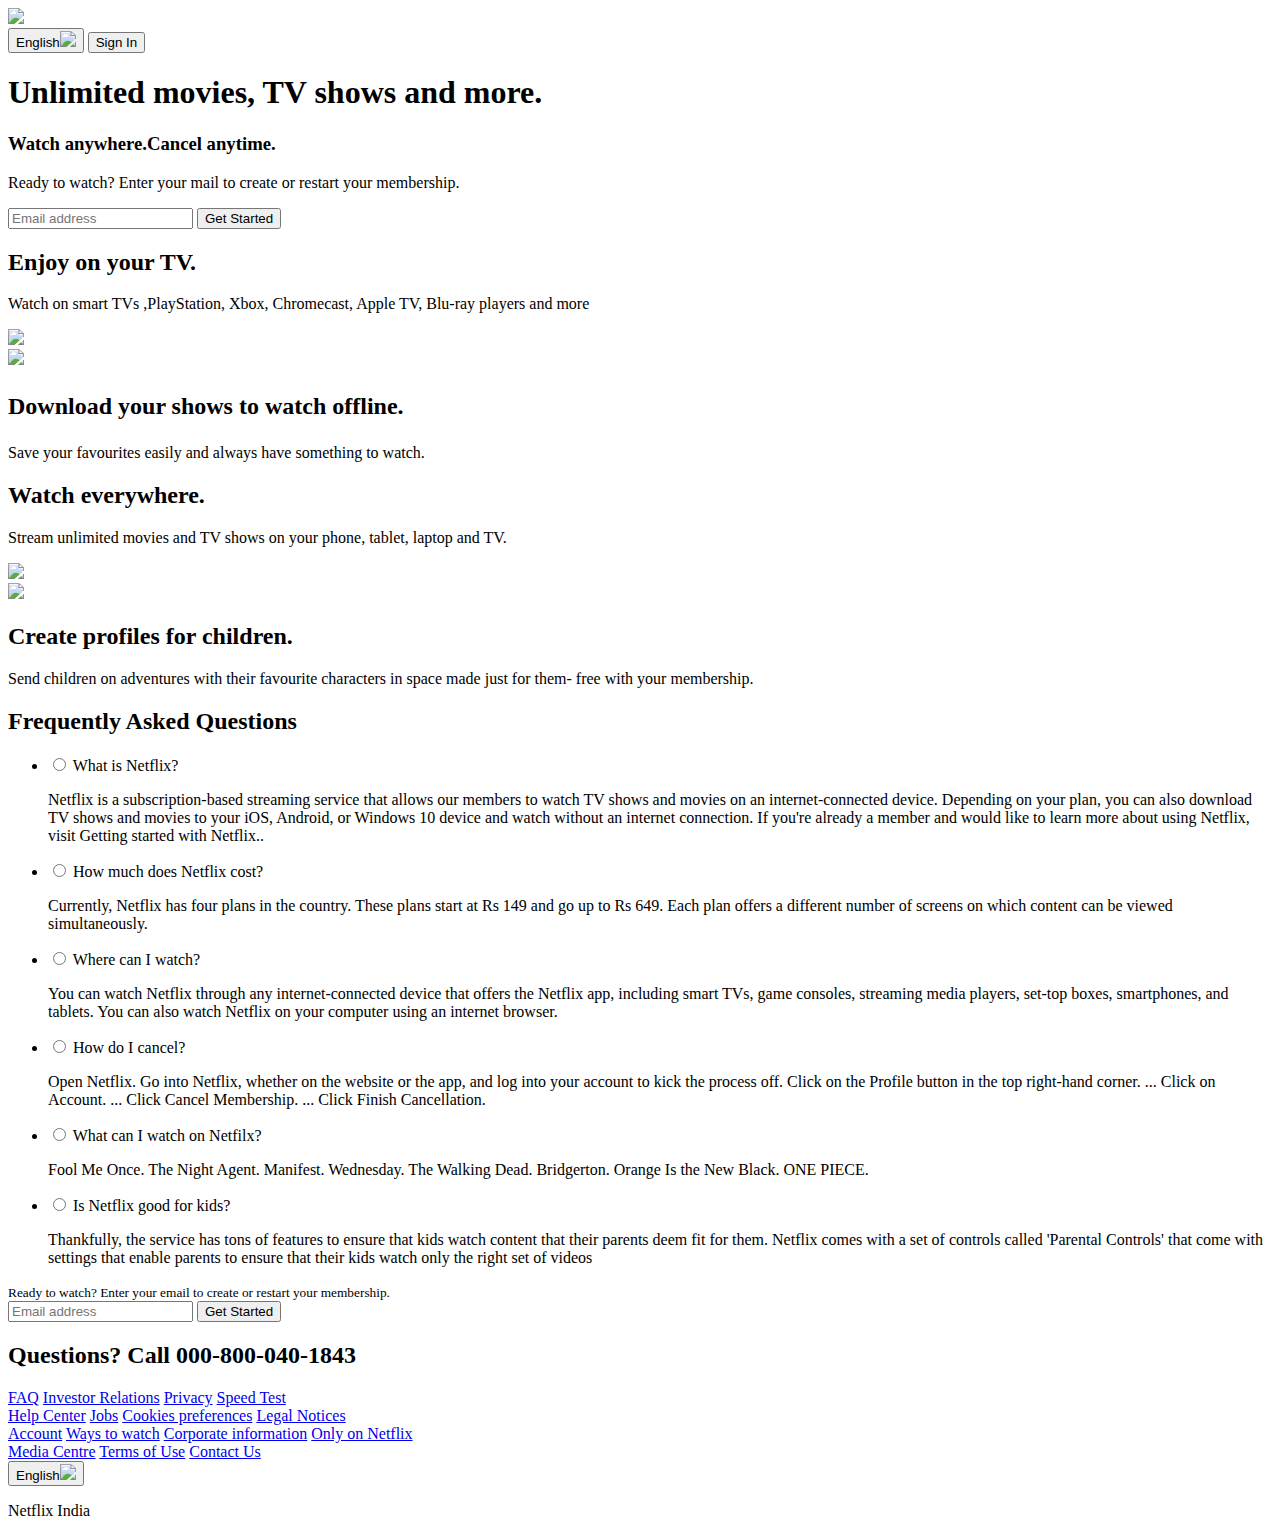
==== index.html @ 474a6db4 "Add files via upload" ====
<!DOCTYPE html>
<html>
    <head>
        <meta name="viewport" content ="width=device-width,initial-scale=1.0">
        <title>Netflix clone</title>
        <link rel="stylesheet" href="./style.css ">
    </head>
    <body>
        <div class="header">
            <nav>
                <img src="./images/logo.png" class=" logo">
                <div> 
                    <button class="language-btn">English<img src="./images/down-icon.png"></button>
                    <button>Sign In</button>
                </div>
            </nav>
            <div class="header-content">
                <h1>Unlimited movies, TV shows and more.</h1>
                <h3>Watch anywhere.Cancel anytime.</h3>
                <p>Ready to watch? Enter your mail to create or restart your membership.</p>
                <form class="email-signup">
                    <input type="email" placeholder="Email address" required>
                    <button type="submit">Get Started</button>
                </form>
            </div>
        </div>


        <div class="features">
            <div class="row">
                <div class="text-col">
                    <h2> Enjoy on your TV.</h2>
                    <p>Watch on smart TVs ,PlayStation, Xbox, Chromecast,
                         Apple TV, Blu-ray players and more</p>
                </div>
                <div class="img-col">
                    <img src="./images/feature-1.png">
                </div>

            </div>

            <div class="row">
                <div class="img-col">
                    <img src="./images/feature-2.png">
                </div>
                <div class="text-col">
                    <h2><p> Download your shows
                        to watch offline.</p></h2>
                    <p>Save your favourites easily and always have
                        something to watch.</p>
                </div>
                
            </div>


            <div class="row">
                <div class="text-col">
                    <h2> Watch everywhere.</h2>
                    <p>Stream unlimited movies and TV shows on your phone, tablet, laptop and TV.</p>
                </div>
                <div class="img-col">
                    <img src="./images/feature-3.png">
                </div>
            </div>


            <div class="row">
                <div class="img-col">
                    <img src="./images/feature-4.png"></div>
                <div class="text-col">
                    <h2> Create profiles for children.</h2>
                    <p>Send children on adventures with their favourite characters in space made just for them- free with your membership.</p>
                
                
                </div>
            </div>
        </div>
        <div class="faq">
            <h2>Frequently Asked Questions</h2>
            <ul class="accordion">
                <li><input type="radio" name="accordion" id="first">
                <label for="first"> What is Netflix?</label>
                <div class="content">
                    <p>Netflix is a subscription-based streaming service that allows our members to watch TV shows and movies on an internet-connected device.   
                        Depending on your plan, you can also download TV shows and movies to your iOS, Android, or Windows 10 device and watch without an internet connection.
                        If you're already a member and would like to learn more about using Netflix, visit Getting started with Netflix..</p>
                </div></li>

                <li><input type="radio" name="accordion" id="sec">
                    <label for="sec"> How much does Netflix cost?</label>
                    <div class="content">
                        <p>Currently, Netflix has four plans in the country. These plans start at Rs 149 and go up to Rs 649. Each plan offers a different number of screens on which content can be viewed simultaneously.</p>
                    </div></li>

                 <li><input type="radio" name="accordion" id="third">
                    <label for="third"> Where can I watch?</label>
                    <div class="content">
                            <p>You can watch Netflix through any internet-connected device that offers the Netflix app, including smart TVs, game consoles, streaming media players, set-top boxes, smartphones, and tablets. You can also watch Netflix on your computer using an internet browser.</p>
                    </div></li>


                <li><input type="radio" name="accordion" id="fourth">
                    <label for="fourth"> How do I cancel?</label>
                    <div class="content">
                            <p>Open Netflix. Go into Netflix, whether on the website or the app, and log into your account to kick the process off.
                                Click on the Profile button in the top right-hand corner. ...
                                Click on Account. ...
                                Click Cancel Membership. ...
                                Click Finish Cancellation.</p>
                    </div></li>

                <li><input type="radio" name="accordion" id="fifth">
                    <label for="fifth"> What can I watch on Netfilx?</label>
                    <div class="content">
                                <p>Fool Me Once.
                                    The Night Agent.
                                    Manifest.
                                    Wednesday.
                                    The Walking Dead.
                                    Bridgerton.
                                    Orange Is the New Black.
                                    ONE PIECE.</p>
                    </div></li>


                <li><input type="radio" name="accordion" id="sixth">
                    <label for="sixth"> Is Netflix good for kids?</label>
                    <div class="content">
                                <p>Thankfully, the service has tons of features to ensure that kids watch content that their parents deem fit for them. Netflix comes with a set of controls called 'Parental Controls' that come with settings that enable parents to ensure that their kids watch only the right set of videos</p>
                    </div></li>


            </ul>
            <small>Ready to watch? Enter your email to create or restart your membership.</small>
            <form class="email-signup">
                <input type="email" placeholder="Email address" required>
                <button type="submit">Get Started</button>
            </form>
        </div>
        <div class="footer">
            <h2>Questions? Call 000-800-040-1843</h2>
            <div class="row">
                <div class="col">
                    <a href="#">FAQ</a>
                    <a href="#">Investor Relations</a>
                    <a href="#">Privacy</a>
                    <a href="#">Speed Test</a>
                </div>
                <div class="col">
                    <a href="#">Help Center</a>
                    <a href="#">Jobs</a>
                    <a href="#">Cookies preferences</a>
                    <a href="#">Legal Notices</a>
                </div>
                <div class="col">
                    <a href="#">Account</a>
                    <a href="#">Ways to watch</a>
                    <a href="#">Corporate information</a>
                    <a href="#">Only on Netflix</a>
                </div>
                <div class="col">
                    <a href="#">Media Centre</a>
                    <a href="#">Terms of Use</a>
                    <a href="#">Contact Us</a>
                    
                </div>
            </div>
            <button class="language-btn">English<img src="./images/down-icon.png"></button>
            <p class="copyright-txt">Netflix India</p>
        </div>
    
    </body>
</html>
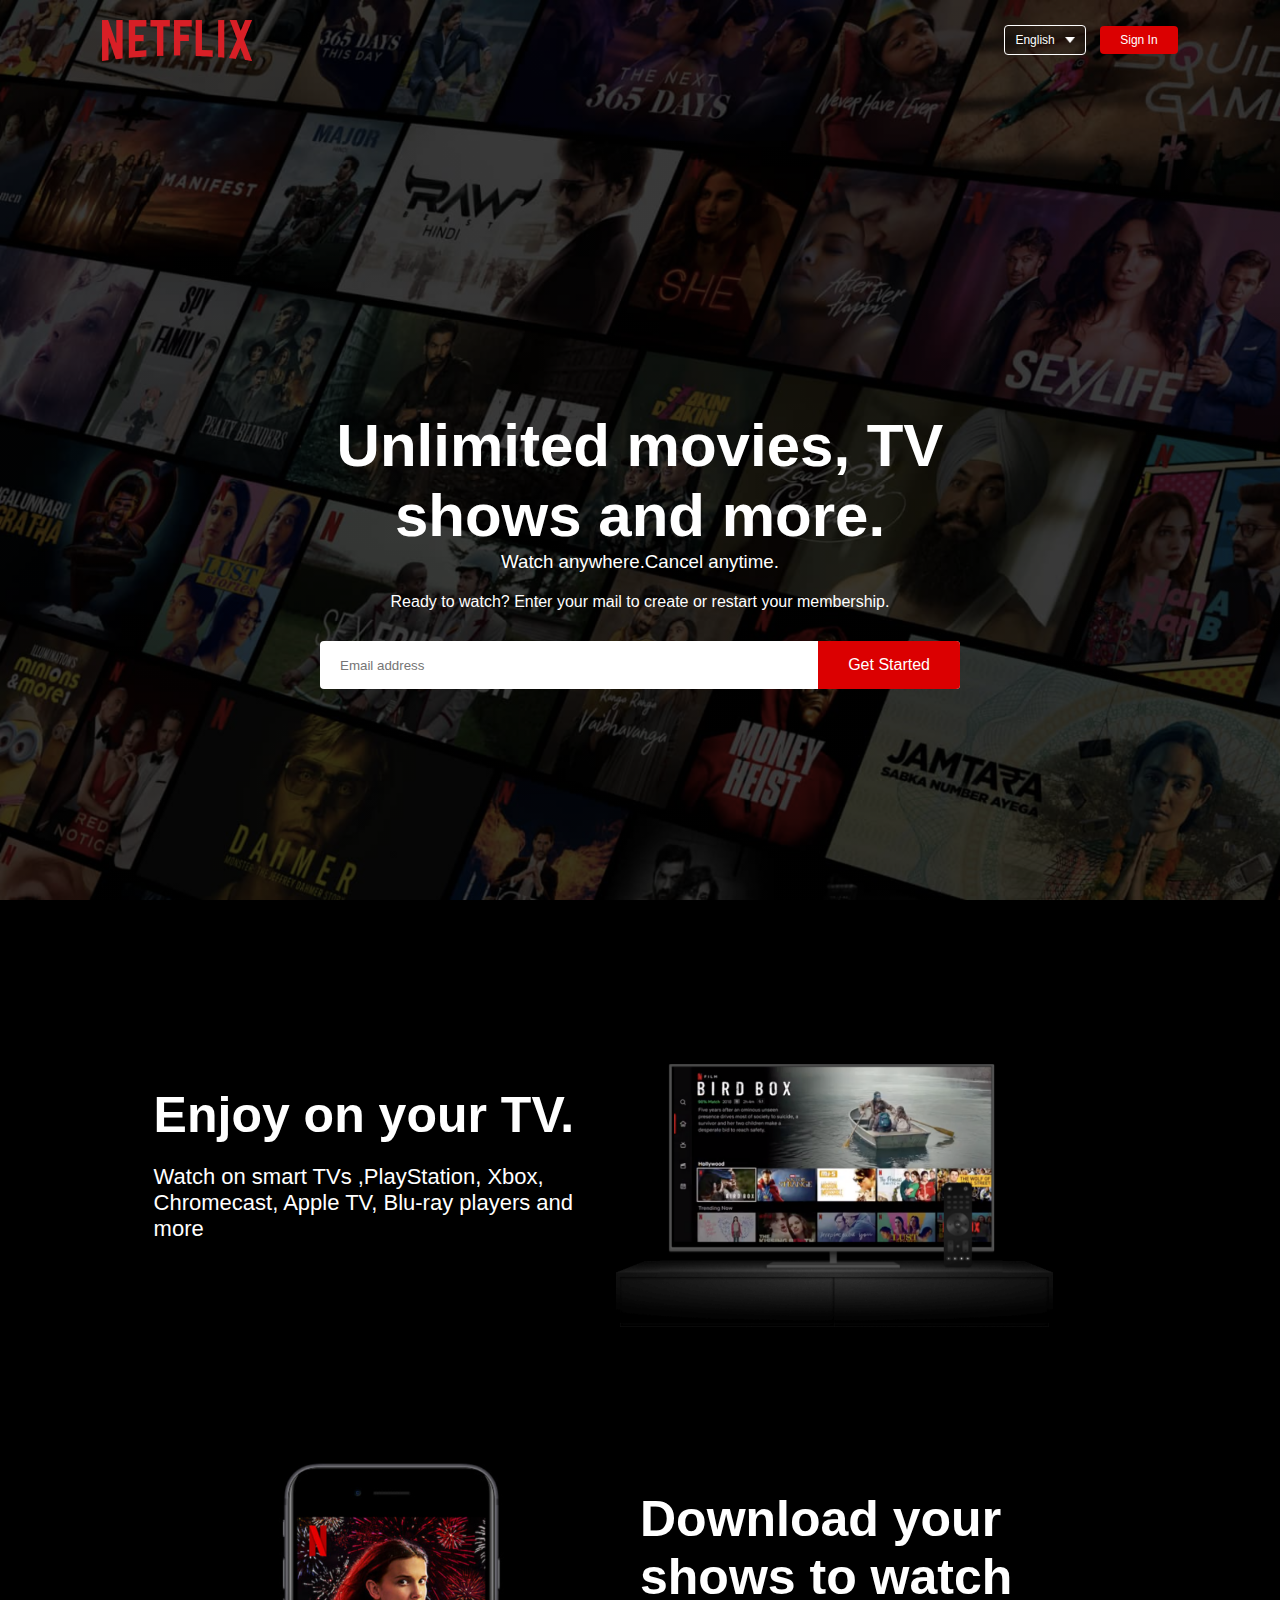
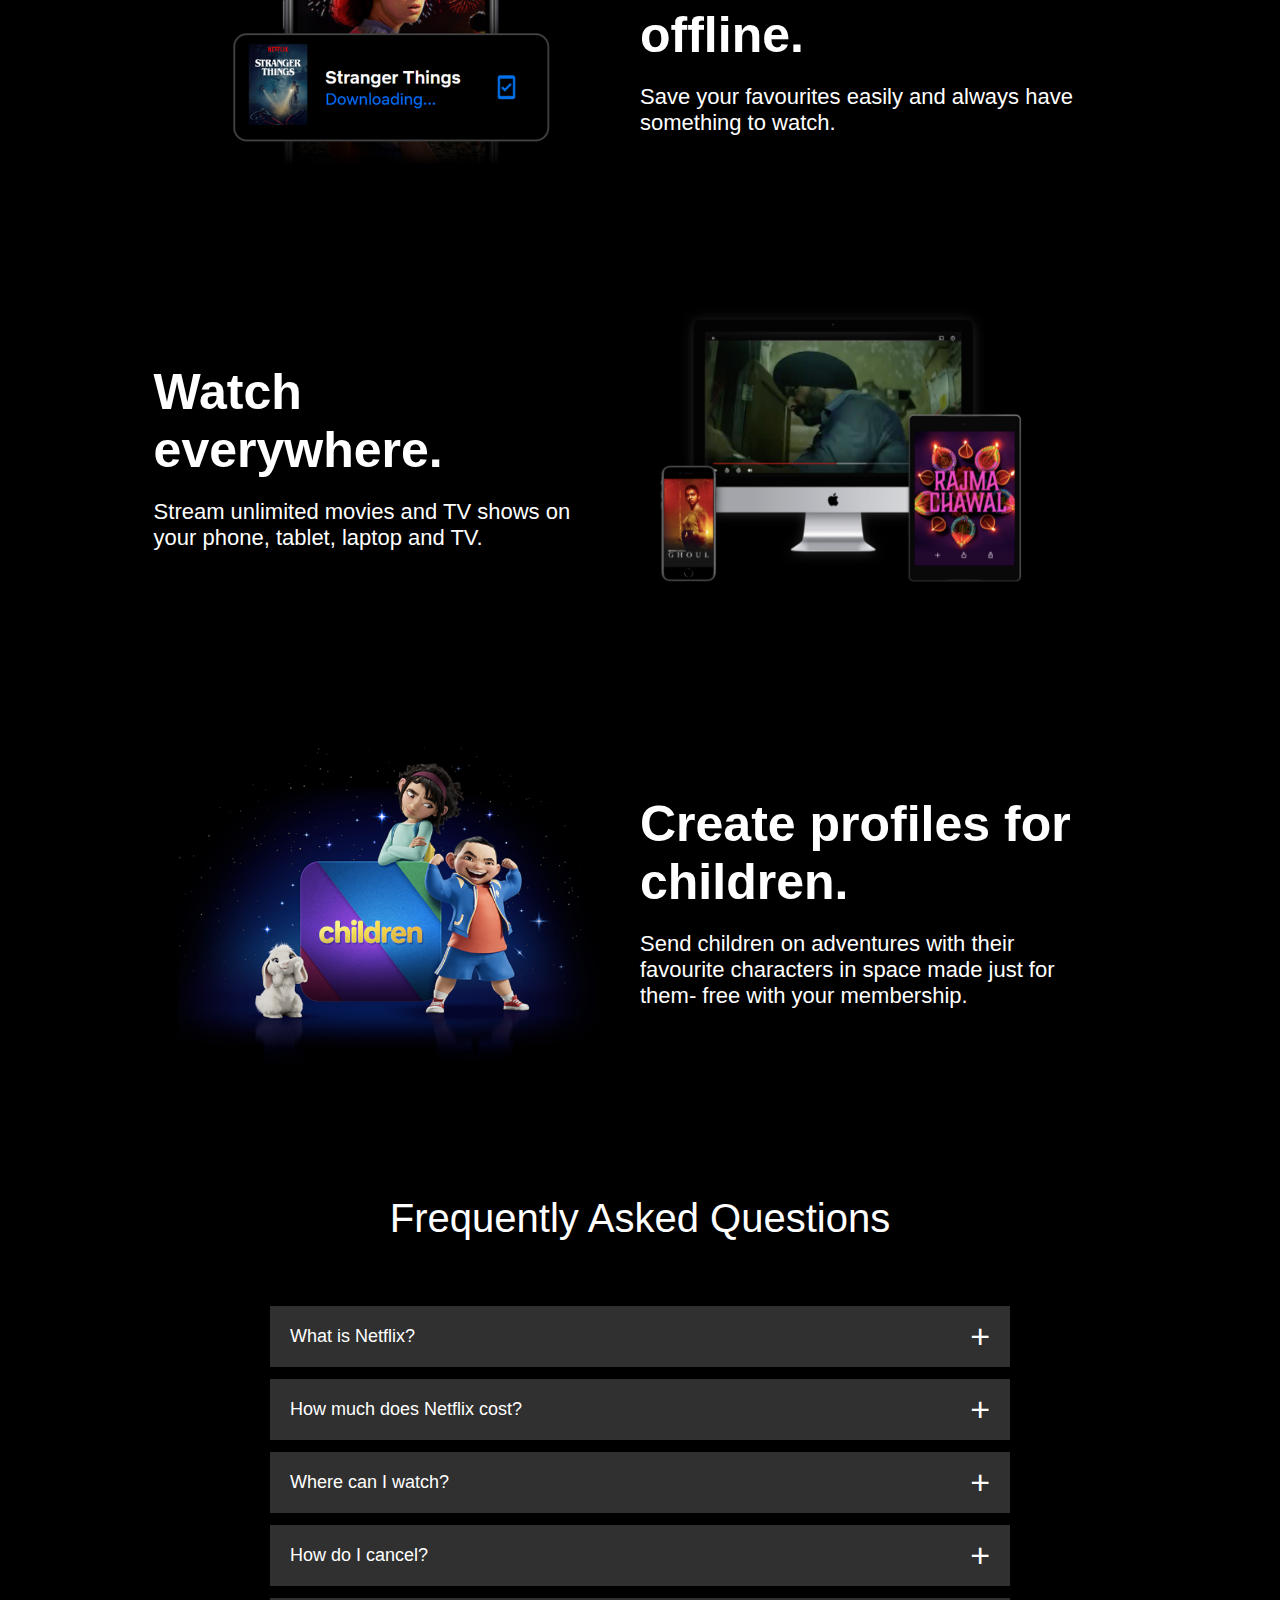
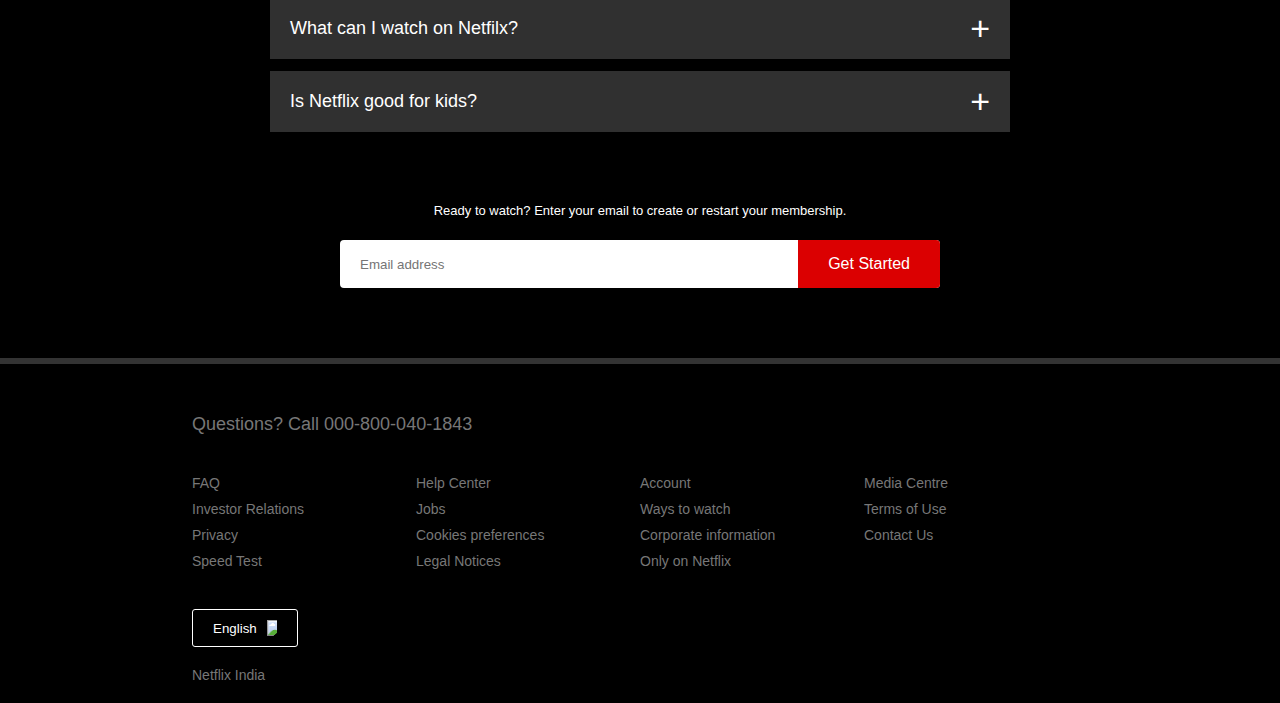
==== commit 9b59c3ba: "Update index.html" ====
--- a/index.html
+++ b/index.html
@@ -3,14 +3,14 @@
     <head>
         <meta name="viewport" content ="width=device-width,initial-scale=1.0">
         <title>Netflix clone</title>
-        <link rel="stylesheet" href="./style.css ">
+        <link rel="stylesheet" href="/Netflix clone/style.css ">
     </head>
     <body>
         <div class="header">
             <nav>
-                <img src="./images/logo.png" class=" logo">
+                <img src="/Netflix clone/images/logo.png" class=" logo">
                 <div> 
-                    <button class="language-btn">English<img src="./images/down-icon.png"></button>
+                    <button class="language-btn">English<img src="/Netflix clone/images/down-icon.png"></button>
                     <button>Sign In</button>
                 </div>
             </nav>
@@ -34,14 +34,14 @@
                          Apple TV, Blu-ray players and more</p>
                 </div>
                 <div class="img-col">
-                    <img src="./images/feature-1.png">
+                    <img src="/Netflix clone/images/feature-1.png">
                 </div>
 
             </div>
 
             <div class="row">
                 <div class="img-col">
-                    <img src="./images/feature-2.png">
+                    <img src="/Netflix clone/images/feature-2.png">
                 </div>
                 <div class="text-col">
                     <h2><p> Download your shows
@@ -59,14 +59,14 @@
                     <p>Stream unlimited movies and TV shows on your phone, tablet, laptop and TV.</p>
                 </div>
                 <div class="img-col">
-                    <img src="./images/feature-3.png">
+                    <img src="/Netflix clone/images/feature-3.png">
                 </div>
             </div>
 
 
             <div class="row">
                 <div class="img-col">
-                    <img src="./images/feature-4.png"></div>
+                    <img src="Netflix clone/images/feature-4.png"></div>
                 <div class="text-col">
                     <h2> Create profiles for children.</h2>
                     <p>Send children on adventures with their favourite characters in space made just for them- free with your membership.</p>
@@ -170,4 +170,4 @@
         </div>
     
     </body>
-</html>+</html>
--- a/Netflix clone/style.css
+++ b/Netflix clone/style.css
@@ -0,0 +1,284 @@
+*{
+    margin:0;
+    padding:0;
+    font-family:'Poppins',sans-serif;
+    box-sizing: border-box;
+}
+body{
+    background: black;
+    color:white;
+    
+}
+.header{
+    width: 100%;
+    height:100vh;
+    background-image: linear-gradient(rgba(0,0,0,0.7),rgba(0,0,0,0.7)),url(images/header-image.png);
+    background-size: cover;
+    background-position: center;
+    padding:10px 8%;
+    position:relative;
+}
+nav{
+    display: flex;
+    align-items:center;
+    justify-content: space-between;
+    padding:10px 0;
+
+}
+.logo{
+    width:150px;
+    cursor:pointer;
+}
+nav button{
+    border :0;
+    outline:0;
+    background:#db0001 ;
+    color:white;
+    padding:7px 20px;
+    font-size:12px;
+    border-radius: 4px;
+    margin-left:10px;
+    cursor:pointer;
+    
+}
+ .language-btn{
+    display:inline-flex;
+    align-items: center;
+    background:transparent;
+    border:1px solid white;
+    padding: 7px 10px;
+ }
+ .language-btn img{
+    width:10px;
+    margin-left:10px;
+
+ }
+ .header-content{
+    position:absolute;
+    top:50%;
+    left:50%;
+    transform:translate(-50%,-50%);
+    text-align:center;
+    margin-top:100px;
+ }
+ 
+.header-content h1{
+   font-size:60px;
+   line-height:70px;
+   font-weight:600;
+   max-width:650px;
+
+}
+.header-content h3{
+   font-weight:400;
+   margin-bottom:20px;
+
+}
+.email-signup{
+   background: white;
+   border-radius:4px;
+   display:flex;
+   align-items:center;
+   margin-top:30px;
+   overflow: hidden;
+}
+.email-signup input{
+   flex:1;
+   border:0;
+   outline:0;
+   margin-left:20px;
+}
+.email-signup button{
+   background: #db0001;
+   border:0;
+   outline:0;
+   color:white;
+   font-size: 16px;
+   cursor:pointer;
+   padding:15px 30px;
+}
+
+/*----------features-----------*/
+
+.features{
+    padding:50px 12%;
+    font-size:22px ;
+}
+.row{
+    display: flex;
+    width:100%;
+    align-items: center;
+    flex-wrap:wrap;
+    padding:50px 0;
+    }
+.text-col{
+    flex-basis:45%;
+    margin-bottom: 20px;
+    }
+.img-col{
+    flex-basis:50%;
+    margin-bottom: 20px;
+}
+.img-col img{
+    display:block;
+    width:90%;
+    margin:auto;
+}
+.features h2{
+    font-size:50px;
+    font-weight: 600;
+    margin-bottom: 20px;
+}
+
+/*--------------------FAQ-------------------*/
+.faq{
+    padding:10px;
+    text-align:center;
+    font-size:18px;
+}
+.faq h2{
+    font-weight:500;
+    font-size:40px;
+    }
+.accordion{
+    margin:60px auto;
+    width:100%;
+    max-width: 750px;
+    }
+.accordion li{
+    list-style:none;
+    width:100%;
+    padding:5px;
+}
+.accordion li label{
+    display:flex;
+    align-items: center;
+    padding:20px;
+    font-size:18px;
+    font-weight:500;
+    background:#303030;
+    margin-bottom:2px;
+    cursor:pointer;
+    position:relative ;
+}
+label::after{
+    content:'+';
+    font-size:34px;
+    position: absolute;
+    right:20px;
+    transition:transform 0.5s;
+}
+input[type="radio"]{
+    display:none;
+}
+.accordion .content{
+    background: #303030;
+    text-align:left;
+    padding:0 20px;
+    max-height:0;
+    overflow:hidden;
+    transition:max-height o.5s padding 0.5s;
+}
+.accordion input[type="radio"]:checked+label+.content{
+    max-height:600px;
+    padding:30px 20px;
+}
+.accordion input[type="radio"]:checked+label::after{
+    transform:rotat(135deg);
+}
+.faq .email-signup{
+    max-width:600px;
+    margin:20px auto 60px;
+    }
+    .faq small{
+        font-size: 13px;
+    }
+    /*-------------FOOTER----*/
+    .footer{
+        padding:50px 15% 10px;
+        border-top: 6px solid #333;
+        color:#777;
+            }
+    .footer h2{
+                font-size:18px;
+                font-weight:400 ;
+                margin-bottom:30px;
+            }
+    .footer .col{
+        flex-basis:25%;
+        flex: grow 1;
+        margin-bottom: 20px;
+    }
+    .footer .col a{
+        display:block;
+        text-decoration: none;
+        color:#777;
+        font-size:14px;
+        margin-bottom: 10px;
+    }
+    .footer .row{
+        align-items:flex-start;
+        padding:10px 0;
+            }
+    .footer .language-btn{
+        color:white;
+        padding:10px 20px;
+        border-radius:3px;
+    }
+    .copyright-txt{
+        font-size: 14px;
+        margin-top:20px;
+        margin-bottom:10px;
+    }
+    /*----------------media queries for small screen-*/
+    @media only screen and (max-width:600px){
+    .logo{
+        width:100px;
+    }
+    nav button{
+        padding:5px 10px;
+    }
+    nav .language-btn{
+        padding:4px 8px;
+    }
+    .header-content{
+        position:unset;
+        transform:none;
+        padding-top: 150px;
+    }
+    .header-content h1{
+        font-size: 30px;;
+    } 
+    .email-signup button{
+        font-size: 13px;
+        padding:10px 15px;
+    }
+    .text-col,.img col{
+        flex-basis:100%;
+    }
+    .features h2{
+        font-size: 30px;
+    }
+    .features p{
+        font-size: 15px;
+    }
+    .row:nth-child(2),.row:nth-child(4){
+        flex-direction: column-reverse;
+    }
+    .features .row{
+        padding:10px o;
+    }
+    .faq h2{
+        font-size: 20px;
+    }
+    .accordion .content{
+        font-size: 14px;
+            }
+    .accordion li label{
+        padding:10px;
+        font-size:14px;
+    }
+    label::after{
+        font-size: 22px;;
+    }
+}
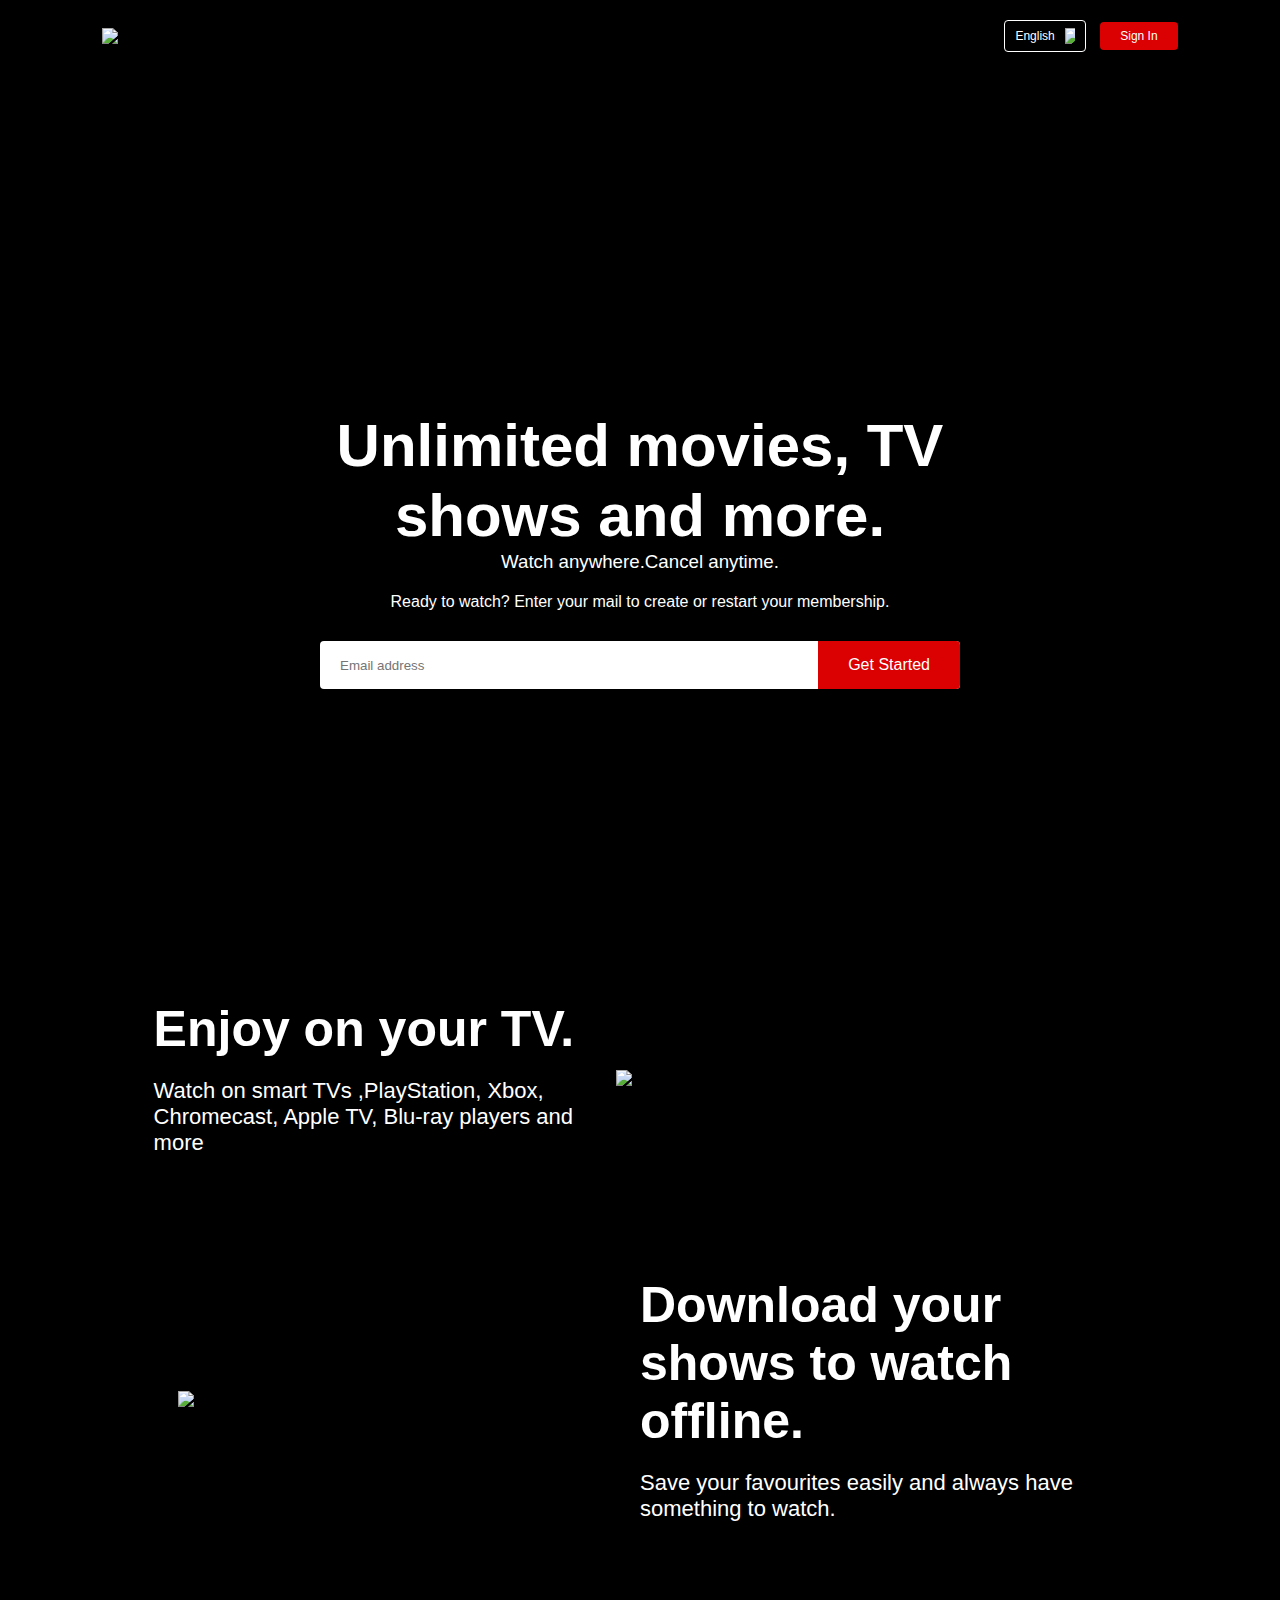
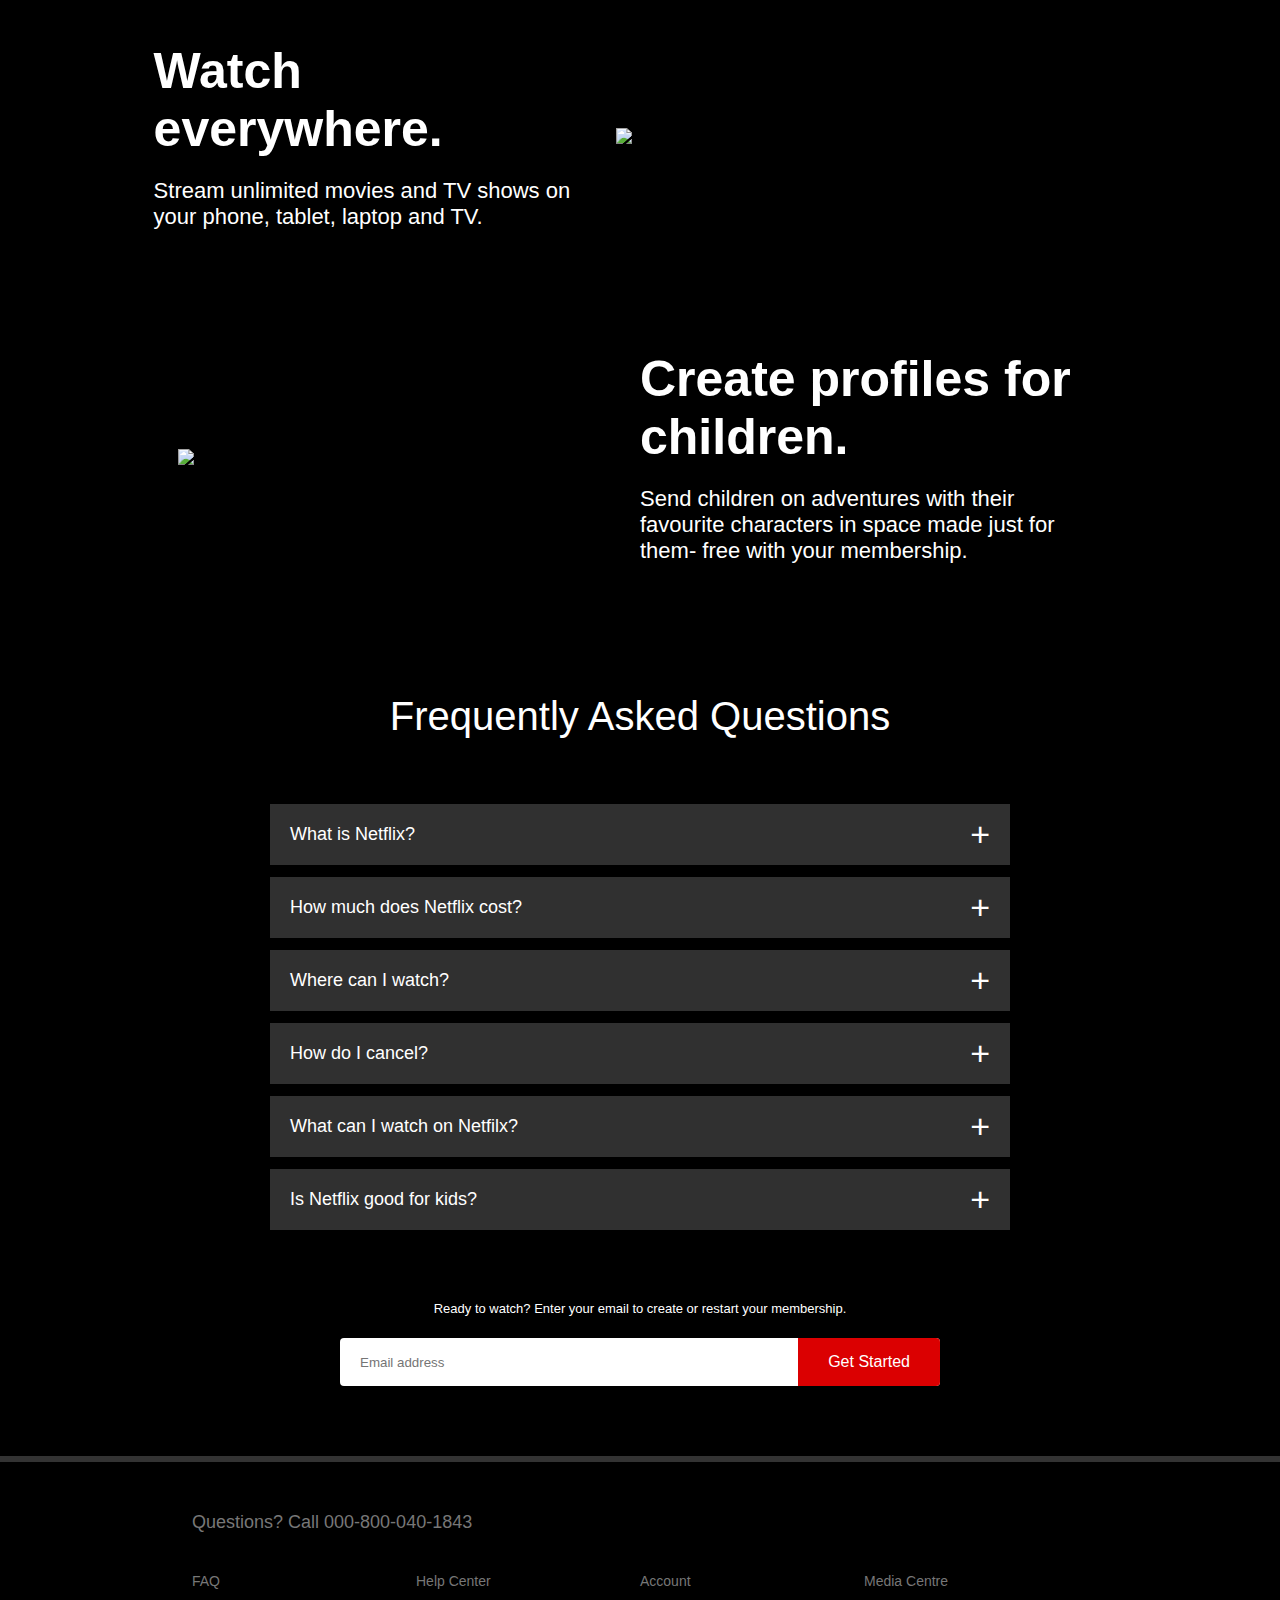
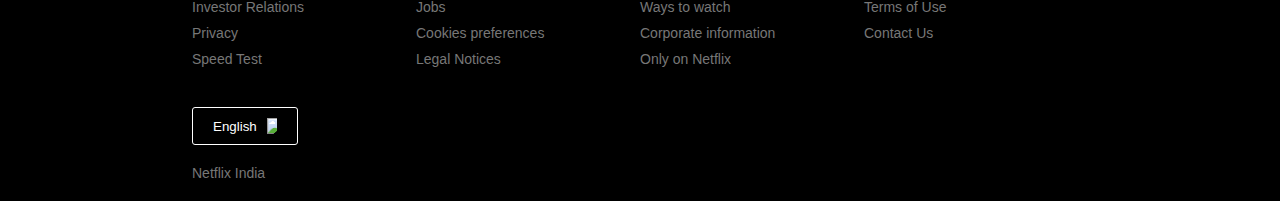
==== commit 7cab33a8: "Update index.html" ====
--- a/index.html
+++ b/index.html
@@ -3,14 +3,14 @@
     <head>
         <meta name="viewport" content ="width=device-width,initial-scale=1.0">
         <title>Netflix clone</title>
-        <link rel="stylesheet" href="/Netflix clone/style.css ">
+        <link rel="stylesheet" href="./style.css ">
     </head>
     <body>
         <div class="header">
             <nav>
-                <img src="/Netflix clone/images/logo.png" class=" logo">
+                <img src="./images/logo.png" class=" logo">
                 <div> 
-                    <button class="language-btn">English<img src="/Netflix clone/images/down-icon.png"></button>
+                    <button class="language-btn">English<img src="./images/down-icon.png"></button>
                     <button>Sign In</button>
                 </div>
             </nav>
@@ -34,14 +34,14 @@
                          Apple TV, Blu-ray players and more</p>
                 </div>
                 <div class="img-col">
-                    <img src="/Netflix clone/images/feature-1.png">
+                    <img src="./images/feature-1.png">
                 </div>
 
             </div>
 
             <div class="row">
                 <div class="img-col">
-                    <img src="/Netflix clone/images/feature-2.png">
+                    <img src="./images/feature-2.png">
                 </div>
                 <div class="text-col">
                     <h2><p> Download your shows
@@ -59,14 +59,14 @@
                     <p>Stream unlimited movies and TV shows on your phone, tablet, laptop and TV.</p>
                 </div>
                 <div class="img-col">
-                    <img src="/Netflix clone/images/feature-3.png">
+                    <img src="./images/feature-3.png">
                 </div>
             </div>
 
 
             <div class="row">
                 <div class="img-col">
-                    <img src="Netflix clone/images/feature-4.png"></div>
+                    <img src="./images/feature-4.png"></div>
                 <div class="text-col">
                     <h2> Create profiles for children.</h2>
                     <p>Send children on adventures with their favourite characters in space made just for them- free with your membership.</p>
--- a/style.css
+++ b/style.css
@@ -0,0 +1,284 @@
+*{
+    margin:0;
+    padding:0;
+    font-family:'Poppins',sans-serif;
+    box-sizing: border-box;
+}
+body{
+    background: black;
+    color:white;
+    
+}
+.header{
+    width: 100%;
+    height:100vh;
+    background-image: linear-gradient(rgba(0,0,0,0.7),rgba(0,0,0,0.7)),url(images/header-image.png);
+    background-size: cover;
+    background-position: center;
+    padding:10px 8%;
+    position:relative;
+}
+nav{
+    display: flex;
+    align-items:center;
+    justify-content: space-between;
+    padding:10px 0;
+
+}
+.logo{
+    width:150px;
+    cursor:pointer;
+}
+nav button{
+    border :0;
+    outline:0;
+    background:#db0001 ;
+    color:white;
+    padding:7px 20px;
+    font-size:12px;
+    border-radius: 4px;
+    margin-left:10px;
+    cursor:pointer;
+    
+}
+ .language-btn{
+    display:inline-flex;
+    align-items: center;
+    background:transparent;
+    border:1px solid white;
+    padding: 7px 10px;
+ }
+ .language-btn img{
+    width:10px;
+    margin-left:10px;
+
+ }
+ .header-content{
+    position:absolute;
+    top:50%;
+    left:50%;
+    transform:translate(-50%,-50%);
+    text-align:center;
+    margin-top:100px;
+ }
+ 
+.header-content h1{
+   font-size:60px;
+   line-height:70px;
+   font-weight:600;
+   max-width:650px;
+
+}
+.header-content h3{
+   font-weight:400;
+   margin-bottom:20px;
+
+}
+.email-signup{
+   background: white;
+   border-radius:4px;
+   display:flex;
+   align-items:center;
+   margin-top:30px;
+   overflow: hidden;
+}
+.email-signup input{
+   flex:1;
+   border:0;
+   outline:0;
+   margin-left:20px;
+}
+.email-signup button{
+   background: #db0001;
+   border:0;
+   outline:0;
+   color:white;
+   font-size: 16px;
+   cursor:pointer;
+   padding:15px 30px;
+}
+
+/*----------features-----------*/
+
+.features{
+    padding:50px 12%;
+    font-size:22px ;
+}
+.row{
+    display: flex;
+    width:100%;
+    align-items: center;
+    flex-wrap:wrap;
+    padding:50px 0;
+    }
+.text-col{
+    flex-basis:45%;
+    margin-bottom: 20px;
+    }
+.img-col{
+    flex-basis:50%;
+    margin-bottom: 20px;
+}
+.img-col img{
+    display:block;
+    width:90%;
+    margin:auto;
+}
+.features h2{
+    font-size:50px;
+    font-weight: 600;
+    margin-bottom: 20px;
+}
+
+/*--------------------FAQ-------------------*/
+.faq{
+    padding:10px;
+    text-align:center;
+    font-size:18px;
+}
+.faq h2{
+    font-weight:500;
+    font-size:40px;
+    }
+.accordion{
+    margin:60px auto;
+    width:100%;
+    max-width: 750px;
+    }
+.accordion li{
+    list-style:none;
+    width:100%;
+    padding:5px;
+}
+.accordion li label{
+    display:flex;
+    align-items: center;
+    padding:20px;
+    font-size:18px;
+    font-weight:500;
+    background:#303030;
+    margin-bottom:2px;
+    cursor:pointer;
+    position:relative ;
+}
+label::after{
+    content:'+';
+    font-size:34px;
+    position: absolute;
+    right:20px;
+    transition:transform 0.5s;
+}
+input[type="radio"]{
+    display:none;
+}
+.accordion .content{
+    background: #303030;
+    text-align:left;
+    padding:0 20px;
+    max-height:0;
+    overflow:hidden;
+    transition:max-height o.5s padding 0.5s;
+}
+.accordion input[type="radio"]:checked+label+.content{
+    max-height:600px;
+    padding:30px 20px;
+}
+.accordion input[type="radio"]:checked+label::after{
+    transform:rotat(135deg);
+}
+.faq .email-signup{
+    max-width:600px;
+    margin:20px auto 60px;
+    }
+    .faq small{
+        font-size: 13px;
+    }
+    /*-------------FOOTER----*/
+    .footer{
+        padding:50px 15% 10px;
+        border-top: 6px solid #333;
+        color:#777;
+            }
+    .footer h2{
+                font-size:18px;
+                font-weight:400 ;
+                margin-bottom:30px;
+            }
+    .footer .col{
+        flex-basis:25%;
+        flex: grow 1;
+        margin-bottom: 20px;
+    }
+    .footer .col a{
+        display:block;
+        text-decoration: none;
+        color:#777;
+        font-size:14px;
+        margin-bottom: 10px;
+    }
+    .footer .row{
+        align-items:flex-start;
+        padding:10px 0;
+            }
+    .footer .language-btn{
+        color:white;
+        padding:10px 20px;
+        border-radius:3px;
+    }
+    .copyright-txt{
+        font-size: 14px;
+        margin-top:20px;
+        margin-bottom:10px;
+    }
+    /*----------------media queries for small screen-*/
+    @media only screen and (max-width:600px){
+    .logo{
+        width:100px;
+    }
+    nav button{
+        padding:5px 10px;
+    }
+    nav .language-btn{
+        padding:4px 8px;
+    }
+    .header-content{
+        position:unset;
+        transform:none;
+        padding-top: 150px;
+    }
+    .header-content h1{
+        font-size: 30px;;
+    } 
+    .email-signup button{
+        font-size: 13px;
+        padding:10px 15px;
+    }
+    .text-col,.img col{
+        flex-basis:100%;
+    }
+    .features h2{
+        font-size: 30px;
+    }
+    .features p{
+        font-size: 15px;
+    }
+    .row:nth-child(2),.row:nth-child(4){
+        flex-direction: column-reverse;
+    }
+    .features .row{
+        padding:10px o;
+    }
+    .faq h2{
+        font-size: 20px;
+    }
+    .accordion .content{
+        font-size: 14px;
+            }
+    .accordion li label{
+        padding:10px;
+        font-size:14px;
+    }
+    label::after{
+        font-size: 22px;;
+    }
+}
